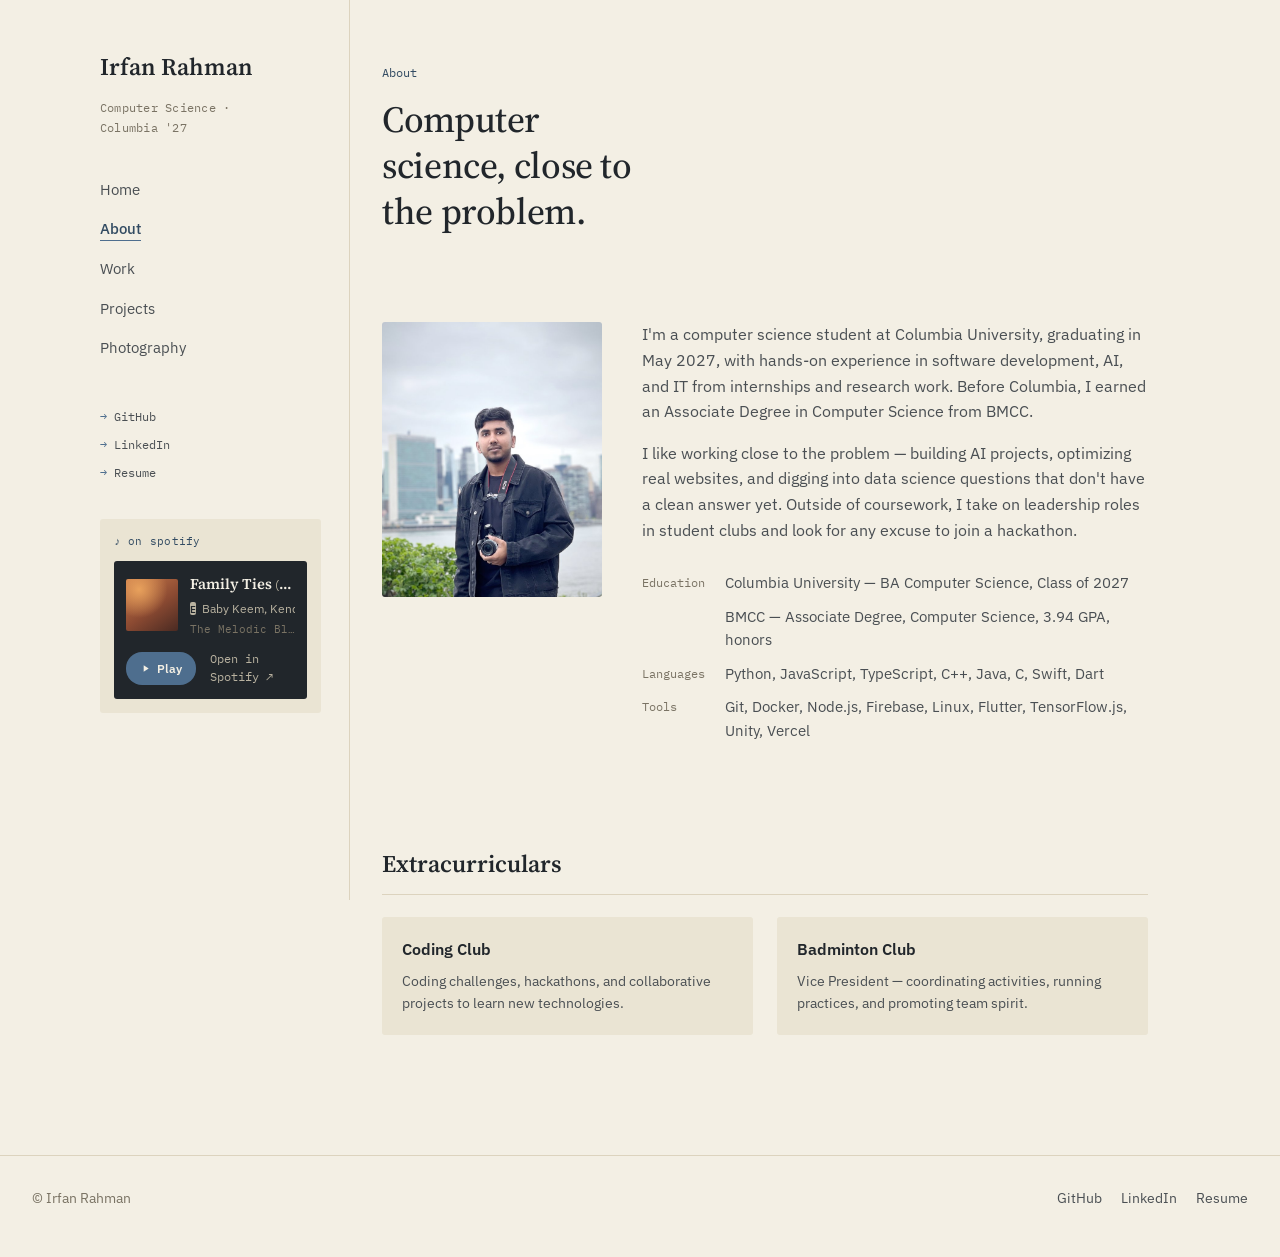
==== about.html @ 17336843 "Add personal photo to About page" ====
<!DOCTYPE html>
<html lang="en">
<head>
<meta charset="UTF-8">
<meta name="viewport" content="width=device-width, initial-scale=1">
<title>About — Irfan Rahman</title>
<link rel="preconnect" href="https://fonts.googleapis.com">
<link rel="preconnect" href="https://fonts.gstatic.com" crossorigin>
<link href="https://fonts.googleapis.com/css2?family=Source+Serif+4:opsz,wght@8..60,400;8..60,500;8..60,600&family=IBM+Plex+Sans:wght@400;500;600&family=IBM+Plex+Mono:wght@400;500&display=swap" rel="stylesheet">
<link rel="stylesheet" href="styles.css">
</head>
<body>

<div class="layout">
  <aside>
    <div>
      <a class="mark" href="index.html">Irfan Rahman</a>
      <p class="tagline">Computer Science · Columbia&nbsp;'27</p>
    </div>

    <nav aria-label="Site navigation">
      <ul>
        <li><a href="index.html">Home</a></li>
        <li><a href="about.html" class="active">About</a></li>
        <li><a href="work.html">Work</a></li>
        <li><a href="projects.html">Projects</a></li>
        <li><a href="photography.html">Photography</a></li>
      </ul>
    </nav>

    <div class="side-links">
      <a href="https://github.com/irfanrahman1" target="_blank" rel="noopener">GitHub</a>
      <a href="https://www.linkedin.com/in/irfan-rahman-897496257/" target="_blank" rel="noopener">LinkedIn</a>
      <a href="https://docs.google.com/document/d/1LrgVI15RFhtCKLYKaIJcK_rp11XRAM_73-4OXpRowz0/edit?usp=sharing" target="_blank" rel="noopener">Resume</a>
    </div>

    <div class="now-playing">
      <p class="np-label">♪ on spotify</p>
      <div class="np-card">
        <div class="np-top">
          <div class="np-art" aria-hidden="true"></div>
          <div class="np-info">
            <p class="np-track">Family Ties <span class="np-feat">(with Kendrick Lamar)</span></p>
            <p class="np-artist"><span class="np-explicit">E</span>Baby Keem, Kendrick Lamar</p>
            <p class="np-album">The Melodic Blue · 4:12</p>
          </div>
        </div>
        <div class="np-actions">
          <a class="np-play" href="https://open.spotify.com/search/Family%20Ties%20Baby%20Keem" target="_blank" rel="noopener">
            <svg viewBox="0 0 24 24" width="11" height="11" fill="currentColor"><path d="M8 5v14l11-7z"/></svg>
            Play
          </a>
          <a class="np-link" href="https://open.spotify.com/search/Family%20Ties%20Baby%20Keem" target="_blank" rel="noopener">Open in Spotify ↗</a>
        </div>
      </div>
    </div>
  </aside>

  <main>
    <section id="about-hero">
      <p class="eyebrow">About</p>
      <h1 class="page-title">Computer science, close to the problem.</h1>
    </section>

    <section id="bio">
      <div class="bio-layout">
        <img class="bio-photo" src="images/irfan.jpg" alt="Irfan Rahman holding a camera, Manhattan skyline behind him">
        <div class="bio-text">
          <div class="about">
            <p>I'm a computer science student at Columbia University, graduating in May 2027, with hands-on experience in software development, AI, and IT from internships and research work. Before Columbia, I earned an Associate Degree in Computer Science from BMCC.</p>
            <p>I like working close to the problem — building AI projects, optimizing real websites, and digging into data science questions that don't have a clean answer yet. Outside of coursework, I take on leadership roles in student clubs and look for any excuse to join a hackathon.</p>
          </div>

          <dl class="facts">
            <dt>Education</dt>
            <dd>Columbia University — BA Computer Science, Class of 2027</dd>
            <dt></dt>
            <dd>BMCC — Associate Degree, Computer Science, 3.94 GPA, honors</dd>
            <dt>Languages</dt>
            <dd>Python, JavaScript, TypeScript, C++, Java, C, Swift, Dart</dd>
            <dt>Tools</dt>
            <dd>Git, Docker, Node.js, Firebase, Linux, Flutter, TensorFlow.js, Unity, Vercel</dd>
          </dl>
        </div>
      </div>
    </section>

    <section id="extracurriculars">
      <h2>Extracurriculars</h2>
      <div class="extracurr-grid">
        <div class="ex-item">
          <h3>Coding Club</h3>
          <p>Coding challenges, hackathons, and collaborative projects to learn new technologies.</p>
        </div>
        <div class="ex-item">
          <h3>Badminton Club</h3>
          <p>Vice President — coordinating activities, running practices, and promoting team spirit.</p>
        </div>
      </div>
    </section>
  </main>
</div>

<footer id="contact">
  <span>© Irfan Rahman</span>
  <div>
    <a href="https://github.com/irfanrahman1" target="_blank" rel="noopener">GitHub</a>
    <a href="https://www.linkedin.com/in/irfan-rahman-897496257/" target="_blank" rel="noopener">LinkedIn</a>
    <a href="https://docs.google.com/document/d/1LrgVI15RFhtCKLYKaIJcK_rp11XRAM_73-4OXpRowz0/edit?usp=sharing" target="_blank" rel="noopener">Resume</a>
  </div>
</footer>

</body>
</html>
---- styles.css ----
:root{
  --paper:#F3EFE4;
  --paper-raised:#EAE4D3;
  --ink:#21262B;
  --ink-soft:#4A4F53;
  --muted:#7A7364;
  --line:#DCD3BE;
  --accent:#4E6E8E;      /* slate blue, nods to Columbia blue */
  --accent-deep:#324B62;
  --highlight:#B85C56;   /* dusty brick, used sparingly */
  --radius:3px;
}

*{box-sizing:border-box;}
html{scroll-behavior:smooth;}
@media (prefers-reduced-motion: reduce){
  html{scroll-behavior:auto;}
  *{animation-duration:0.01ms !important; transition-duration:0.01ms !important;}
}

body{
  margin:0;
  background:var(--paper);
  color:var(--ink);
  font-family:'IBM Plex Sans', sans-serif;
  font-size:16px;
  line-height:1.6;
}

a{color:var(--accent-deep);}
a:focus-visible, button:focus-visible{
  outline:2px solid var(--accent);
  outline-offset:3px;
}

.layout{
  display:grid;
  grid-template-columns:250px 1fr;
  max-width:1080px;
  margin:0 auto;
  min-height:100vh;
}

/* ---------- Sidebar ---------- */
aside{
  position:sticky;
  top:0;
  align-self:start;
  height:100vh;
  padding:48px 28px 32px 0;
  display:flex;
  flex-direction:column;
  border-right:1px solid var(--line);
}

.mark{
  font-family:'Source Serif 4', serif;
  font-size:1.5rem;
  font-weight:600;
  margin:0 0 2px;
  text-decoration:none;
  color:var(--ink);
  display:block;
}
.tagline{
  font-family:'IBM Plex Mono', monospace;
  font-size:0.75rem;
  color:var(--muted);
  letter-spacing:0.02em;
  margin-bottom:40px;
}

nav ul{
  list-style:none;
  padding:0;
  margin:0 0 auto;
}
nav li{margin-bottom:14px;}
nav a{
  text-decoration:none;
  color:var(--ink-soft);
  font-size:0.95rem;
  position:relative;
  padding-bottom:2px;
  border-bottom:1px solid transparent;
  transition:color 0.15s ease, border-color 0.15s ease;
}
nav a:hover{color:var(--accent-deep); border-color:var(--accent);}
nav a.active{color:var(--accent-deep); border-color:var(--accent); font-weight:500;}

.side-links{
  display:flex;
  flex-direction:column;
  gap:8px;
  font-family:'IBM Plex Mono', monospace;
  font-size:0.78rem;
  margin-top:32px;
}
.side-links a{color:var(--ink-soft); text-decoration:none;}
.side-links a:hover{color:var(--accent-deep);}
.side-links a::before{content:"→ "; color:var(--accent);}

.now-playing{
  margin-top:36px;
  padding:14px;
  background:var(--paper-raised);
  border-radius:var(--radius);
}
.np-label{
  font-family:'IBM Plex Mono', monospace;
  font-size:0.7rem;
  color:var(--accent-deep);
  margin:0 0 10px;
  letter-spacing:0.02em;
}
.np-card{
  background:var(--ink);
  border-radius:var(--radius);
  padding:12px;
}
.np-top{
  display:flex;
  align-items:center;
  gap:12px;
  margin-bottom:12px;
}
.np-art{
  flex:none;
  width:52px; height:52px;
  border-radius:2px;
  background:
    radial-gradient(circle at 25% 20%, #E8A15C 0%, transparent 50%),
    linear-gradient(145deg, #C97A4A 0%, #8B4A32 55%, #4A2A22 100%);
}
.np-info{min-width:0;}
.np-track{
  font-family:'Source Serif 4', serif;
  font-weight:600;
  font-size:0.92rem;
  margin:0 0 3px;
  color:var(--paper);
  white-space:nowrap;
  overflow:hidden;
  text-overflow:ellipsis;
}
.np-feat{
  font-family:'IBM Plex Sans', sans-serif;
  font-weight:400;
  font-size:0.78rem;
  color:#B9B2A0;
}
.np-explicit{
  display:inline-flex;
  align-items:center;
  justify-content:center;
  width:13px; height:13px;
  background:#B9B2A0;
  color:var(--ink);
  font-family:'IBM Plex Mono', monospace;
  font-size:0.6rem;
  font-weight:600;
  border-radius:2px;
  margin-right:6px;
  line-height:1;
}
.np-artist{
  font-family:'IBM Plex Sans', sans-serif;
  font-size:0.76rem;
  color:#B9B2A0;
  margin:0 0 2px;
  white-space:nowrap;
  overflow:hidden;
  text-overflow:ellipsis;
  display:flex;
  align-items:center;
}
.np-album{
  font-family:'IBM Plex Mono', monospace;
  font-size:0.68rem;
  color:#7A7364;
  margin:0;
  white-space:nowrap;
  overflow:hidden;
  text-overflow:ellipsis;
}
.np-actions{
  display:flex;
  align-items:center;
  gap:14px;
}
.np-play{
  display:inline-flex;
  align-items:center;
  gap:6px;
  background:var(--accent);
  color:var(--paper);
  text-decoration:none;
  font-family:'IBM Plex Sans', sans-serif;
  font-size:0.76rem;
  font-weight:600;
  padding:7px 14px;
  border-radius:16px;
}
.np-play:hover{background:var(--accent-deep);}
.np-link{
  font-family:'IBM Plex Mono', monospace;
  font-size:0.72rem;
  color:#B9B2A0;
  text-decoration:none;
}
.np-link:hover{color:var(--paper);}

/* ---------- Main ---------- */
main{padding:64px 32px 80px;}
section{margin-bottom:88px;}
section:last-of-type{margin-bottom:40px;}

#hero{
  animation:heroIn 0.7s ease-out both;
}
@keyframes heroIn{
  from{opacity:0; transform:translateY(10px);}
  to{opacity:1; transform:translateY(0);}
}

.viewfinder{
  position:relative;
  padding:28px 32px;
  max-width:fit-content;
}
.vf-corner{
  position:absolute;
  width:16px; height:16px;
  border-color:var(--accent);
  border-style:solid;
  border-width:0;
}
.vf-tl{top:0; left:0; border-top-width:1.5px; border-left-width:1.5px;}
.vf-tr{top:0; right:0; border-top-width:1.5px; border-right-width:1.5px;}
.vf-bl{bottom:0; left:0; border-bottom-width:1.5px; border-left-width:1.5px;}
.vf-br{bottom:0; right:0; border-bottom-width:1.5px; border-right-width:1.5px;}

.eyebrow{
  font-family:'IBM Plex Mono', monospace;
  font-size:0.72rem;
  color:var(--accent-deep);
  margin:0 0 14px;
}

h1{
  font-family:'Source Serif 4', serif;
  font-weight:500;
  font-size:3rem;
  line-height:1.2;
  margin:0 0 22px;
  max-width:14ch;
  letter-spacing:-0.01em;
}
.status{
  font-size:1rem;
  color:var(--ink-soft);
  max-width:52ch;
  margin:0 0 4px;
}
.status .dot{
  display:inline-block;
  width:7px; height:7px;
  border-radius:50%;
  background:var(--accent);
  margin-right:8px;
}

h2{
  font-family:'Source Serif 4', serif;
  font-weight:600;
  font-size:1.5rem;
  margin:0 0 22px;
  padding-bottom:10px;
  border-bottom:1px solid var(--line);
}

.page-title{
  font-family:'Source Serif 4', serif;
  font-weight:500;
  font-size:2.3rem;
  margin:0 0 12px;
  max-width:16ch;
  line-height:1.25;
}
.page-lede{
  color:var(--ink-soft);
  max-width:56ch;
  margin:0 0 8px;
  font-size:1.02rem;
}

.bio-layout{
  display:grid;
  grid-template-columns:220px 1fr;
  gap:40px;
  align-items:start;
}
.bio-photo{
  width:100%;
  aspect-ratio:4/5;
  object-fit:cover;
  border-radius:var(--radius);
}
.bio-text{min-width:0;}

.about p{
  max-width:62ch;
  color:var(--ink-soft);
  margin:0 0 16px;
}

dl.facts{
  display:grid;
  grid-template-columns:auto 1fr;
  column-gap:20px;
  row-gap:10px;
  margin-top:28px;
  font-size:0.92rem;
  max-width:56ch;
}
dl.facts dt{
  font-family:'IBM Plex Mono', monospace;
  font-size:0.75rem;
  color:var(--muted);
  padding-top:2px;
  white-space:nowrap;
}
dl.facts dd{margin:0; color:var(--ink-soft);}

.cards{display:flex; flex-direction:column; gap:0;}
.card{
  padding:24px 20px;
  margin:0 -20px;
  border-bottom:1px solid var(--line);
  display:grid;
  grid-template-columns:170px 1fr;
  gap:24px;
  border-radius:var(--radius);
  transition:background 0.2s ease, transform 0.2s ease;
}
.card:hover{background:var(--paper-raised); transform:translateX(2px);}
.card:first-child{padding-top:24px;}
.card:last-child{border-bottom:none;}
.card .org-role{font-family:'IBM Plex Mono', monospace; font-size:0.78rem; color:var(--muted); line-height:1.5;}
.card .org-role strong{display:block; color:var(--ink); font-weight:500; font-size:0.85rem; margin-bottom:3px;}
.card p{margin:0; color:var(--ink-soft); max-width:56ch;}

.extracurr-grid{
  display:grid;
  grid-template-columns:repeat(2, 1fr);
  gap:24px;
}
.ex-photo{grid-column:1 / -1;}
.film-strip{
  display:grid;
  grid-template-columns:repeat(3, 1fr);
  gap:10px;
  margin-top:16px;
}
.frame{
  display:block;
  aspect-ratio:3/4;
  overflow:hidden;
  border-radius:2px;
  transition:transform 0.2s ease, box-shadow 0.2s ease;
}
.frame:hover{transform:translateY(-3px); box-shadow:0 8px 20px rgba(33,38,43,0.18);}
.frame img{
  width:100%; height:100%;
  object-fit:cover;
  display:block;
}
.ig-handle{
  display:inline-block;
  margin-top:14px;
  font-family:'IBM Plex Mono', monospace;
  font-size:0.76rem;
  color:var(--accent-deep);
  text-decoration:none;
}
.ig-handle:hover{color:var(--highlight);}
.ex-item{
  padding:20px;
  background:var(--paper-raised);
  border-radius:var(--radius);
}
.ex-item h3{
  font-family:'IBM Plex Sans', sans-serif;
  font-size:0.98rem;
  font-weight:600;
  margin:0 0 8px;
}
.ex-item p{
  margin:0;
  font-size:0.88rem;
  color:var(--ink-soft);
}
.ex-item p a{color:var(--accent-deep); font-size:0.8rem;}

/* ---------- Photography page gallery ---------- */
.gallery{
  display:grid;
  grid-template-columns:repeat(3, 1fr);
  gap:2px;
}
.gallery .frame{aspect-ratio:1/1; border-radius:0;}
.gallery .frame:hover{transform:none; box-shadow:none; opacity:0.88;}
.gallery-note{
  margin-top:20px;
  color:var(--ink-soft);
  max-width:56ch;
}

/* ---------- Home page teasers ---------- */
.teaser-grid{
  display:grid;
  grid-template-columns:repeat(2, 1fr);
  gap:20px;
}
.teaser{
  display:block;
  padding:22px;
  background:var(--paper-raised);
  border-radius:var(--radius);
  text-decoration:none;
  color:var(--ink);
  transition:transform 0.2s ease, box-shadow 0.2s ease;
}
.teaser:hover{transform:translateY(-3px); box-shadow:0 8px 20px rgba(33,38,43,0.12);}
.teaser .t-label{
  font-family:'IBM Plex Mono', monospace;
  font-size:0.7rem;
  color:var(--accent-deep);
  margin:0 0 8px;
}
.teaser h3{
  font-family:'Source Serif 4', serif;
  font-size:1.15rem;
  font-weight:600;
  margin:0 0 8px;
}
.teaser p{
  font-size:0.88rem;
  color:var(--ink-soft);
  margin:0;
}

footer{
  padding:32px 32px 48px;
  border-top:1px solid var(--line);
  display:flex;
  justify-content:space-between;
  align-items:baseline;
  flex-wrap:wrap;
  gap:12px;
  font-size:0.85rem;
  color:var(--muted);
}
footer a{color:var(--ink-soft); text-decoration:none; margin-left:16px;}
footer a:hover{color:var(--accent-deep);}

@media (max-width:820px){
  .layout{grid-template-columns:1fr;}
  aside{
    position:relative;
    height:auto;
    border-right:none;
    border-bottom:1px solid var(--line);
    padding:28px 24px;
  }
  nav ul{display:flex; flex-wrap:wrap; gap:4px 18px; margin-bottom:20px;}
  nav li{margin-bottom:0;}
  .now-playing{display:none;}
  main{padding:40px 24px 60px;}
  h1{font-size:2rem;}
  .page-title{font-size:1.8rem;}
  .bio-layout{grid-template-columns:1fr;}
  .bio-photo{max-width:220px;}
  .card{grid-template-columns:1fr; gap:6px;}
  .extracurr-grid{grid-template-columns:1fr;}
  .film-strip{grid-template-columns:repeat(3, 1fr);}
  .gallery{grid-template-columns:repeat(2, 1fr);}
  .teaser-grid{grid-template-columns:1fr;}
  footer{flex-direction:column; align-items:flex-start;}
  footer a{margin-left:0; margin-right:16px;}
}
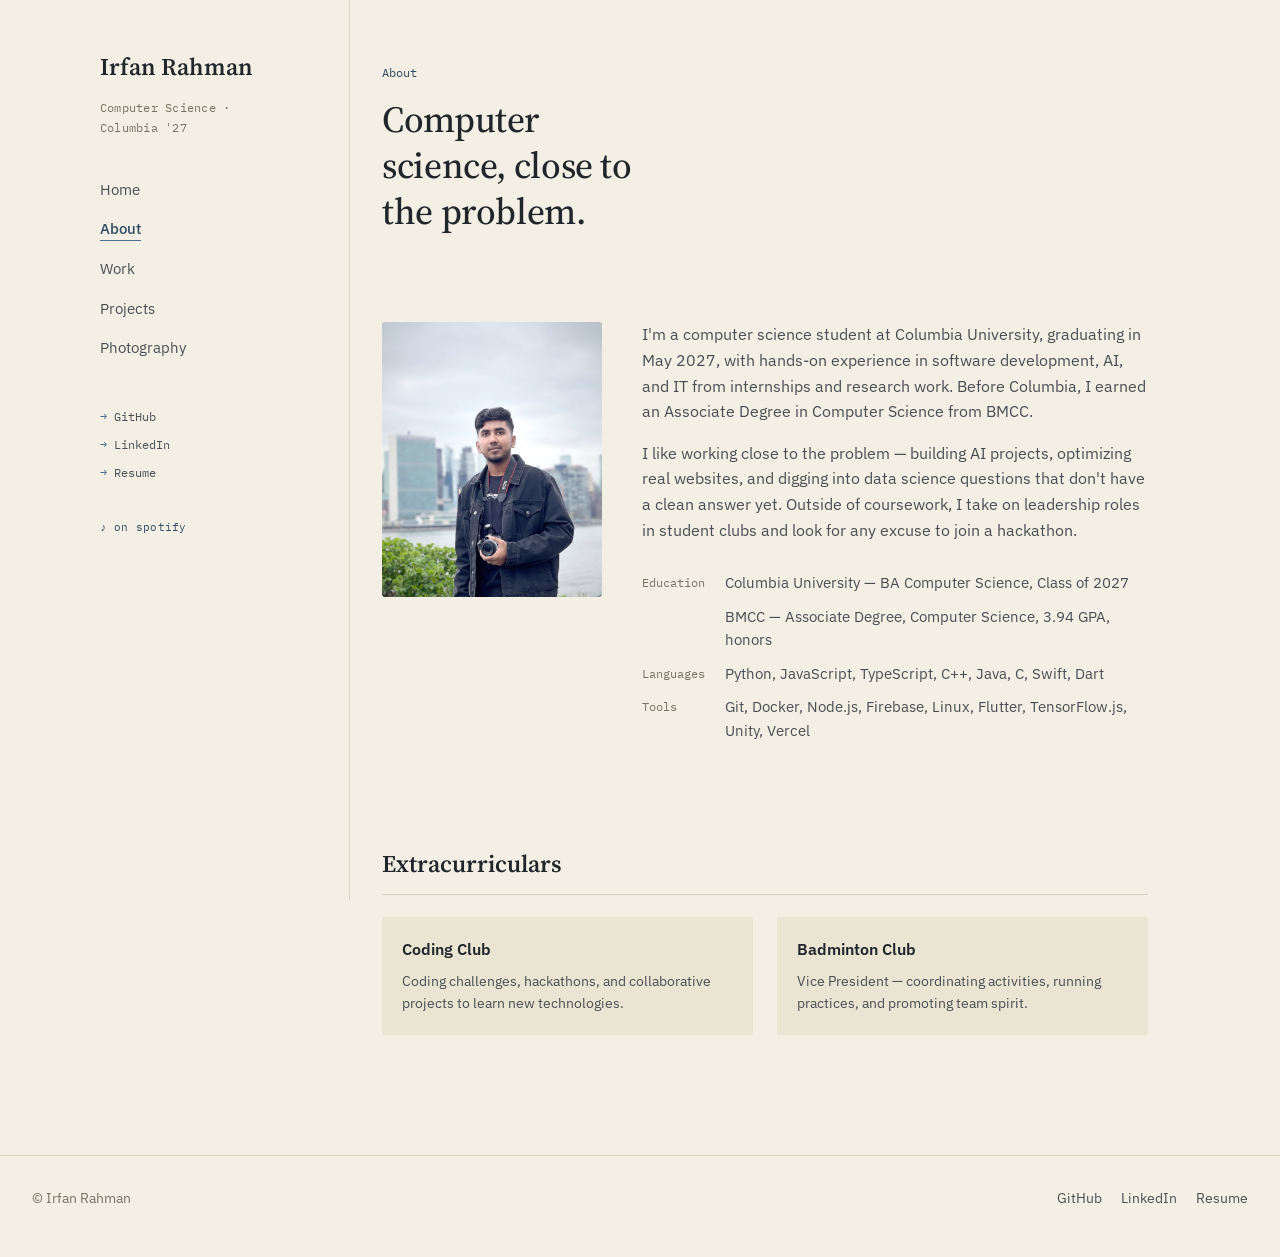
==== commit 8af7a044: "Add real Spotify embed player for Sweater Weather" ====
--- a/about.html
+++ b/about.html
@@ -36,23 +36,7 @@
 
     <div class="now-playing">
       <p class="np-label">♪ on spotify</p>
-      <div class="np-card">
-        <div class="np-top">
-          <div class="np-art" aria-hidden="true"></div>
-          <div class="np-info">
-            <p class="np-track">Family Ties <span class="np-feat">(with Kendrick Lamar)</span></p>
-            <p class="np-artist"><span class="np-explicit">E</span>Baby Keem, Kendrick Lamar</p>
-            <p class="np-album">The Melodic Blue · 4:12</p>
-          </div>
-        </div>
-        <div class="np-actions">
-          <a class="np-play" href="https://open.spotify.com/search/Family%20Ties%20Baby%20Keem" target="_blank" rel="noopener">
-            <svg viewBox="0 0 24 24" width="11" height="11" fill="currentColor"><path d="M8 5v14l11-7z"/></svg>
-            Play
-          </a>
-          <a class="np-link" href="https://open.spotify.com/search/Family%20Ties%20Baby%20Keem" target="_blank" rel="noopener">Open in Spotify ↗</a>
-        </div>
-      </div>
+      <iframe data-testid="embed-iframe" style="border-radius:8px" src="https://open.spotify.com/embed/track/36pMQRacz9p99OevARrvVs?utm_source=generator&theme=0" width="100%" height="152" frameBorder="0" allowfullscreen="" allow="autoplay; clipboard-write; encrypted-media; fullscreen; picture-in-picture" loading="lazy"></iframe>
     </div>
   </aside>
 
--- a/styles.css
+++ b/styles.css
@@ -102,9 +102,6 @@
 
 .now-playing{
   margin-top:36px;
-  padding:14px;
-  background:var(--paper-raised);
-  border-radius:var(--radius);
 }
 .np-label{
   font-family:'IBM Plex Mono', monospace;
@@ -116,77 +113,37 @@
 .np-card{
   background:var(--ink);
   border-radius:var(--radius);
-  padding:12px;
-}
-.np-top{
-  display:flex;
-  align-items:center;
-  gap:12px;
-  margin-bottom:12px;
+  padding:14px;
 }
 .np-art{
-  flex:none;
-  width:52px; height:52px;
+  width:100%;
+  aspect-ratio:1/1;
   border-radius:2px;
+  margin-bottom:10px;
   background:
     radial-gradient(circle at 25% 20%, #E8A15C 0%, transparent 50%),
     linear-gradient(145deg, #C97A4A 0%, #8B4A32 55%, #4A2A22 100%);
 }
-.np-info{min-width:0;}
 .np-track{
   font-family:'Source Serif 4', serif;
   font-weight:600;
-  font-size:0.92rem;
+  font-size:0.95rem;
   margin:0 0 3px;
   color:var(--paper);
-  white-space:nowrap;
-  overflow:hidden;
-  text-overflow:ellipsis;
-}
-.np-feat{
+  line-height:1.3;
+}
+.np-artist{
   font-family:'IBM Plex Sans', sans-serif;
-  font-weight:400;
   font-size:0.78rem;
   color:#B9B2A0;
-}
-.np-explicit{
-  display:inline-flex;
-  align-items:center;
-  justify-content:center;
-  width:13px; height:13px;
-  background:#B9B2A0;
-  color:var(--ink);
-  font-family:'IBM Plex Mono', monospace;
-  font-size:0.6rem;
-  font-weight:600;
-  border-radius:2px;
-  margin-right:6px;
-  line-height:1;
-}
-.np-artist{
-  font-family:'IBM Plex Sans', sans-serif;
-  font-size:0.76rem;
-  color:#B9B2A0;
-  margin:0 0 2px;
-  white-space:nowrap;
-  overflow:hidden;
-  text-overflow:ellipsis;
-  display:flex;
-  align-items:center;
-}
-.np-album{
-  font-family:'IBM Plex Mono', monospace;
-  font-size:0.68rem;
-  color:#7A7364;
-  margin:0;
-  white-space:nowrap;
-  overflow:hidden;
-  text-overflow:ellipsis;
+  margin:0 0 14px;
+  line-height:1.4;
 }
 .np-actions{
   display:flex;
   align-items:center;
-  gap:14px;
+  justify-content:space-between;
+  gap:10px;
 }
 .np-play{
   display:inline-flex;
@@ -200,6 +157,7 @@
   font-weight:600;
   padding:7px 14px;
   border-radius:16px;
+  white-space:nowrap;
 }
 .np-play:hover{background:var(--accent-deep);}
 .np-link{
@@ -207,6 +165,7 @@
   font-size:0.72rem;
   color:#B9B2A0;
   text-decoration:none;
+  white-space:nowrap;
 }
 .np-link:hover{color:var(--paper);}
 
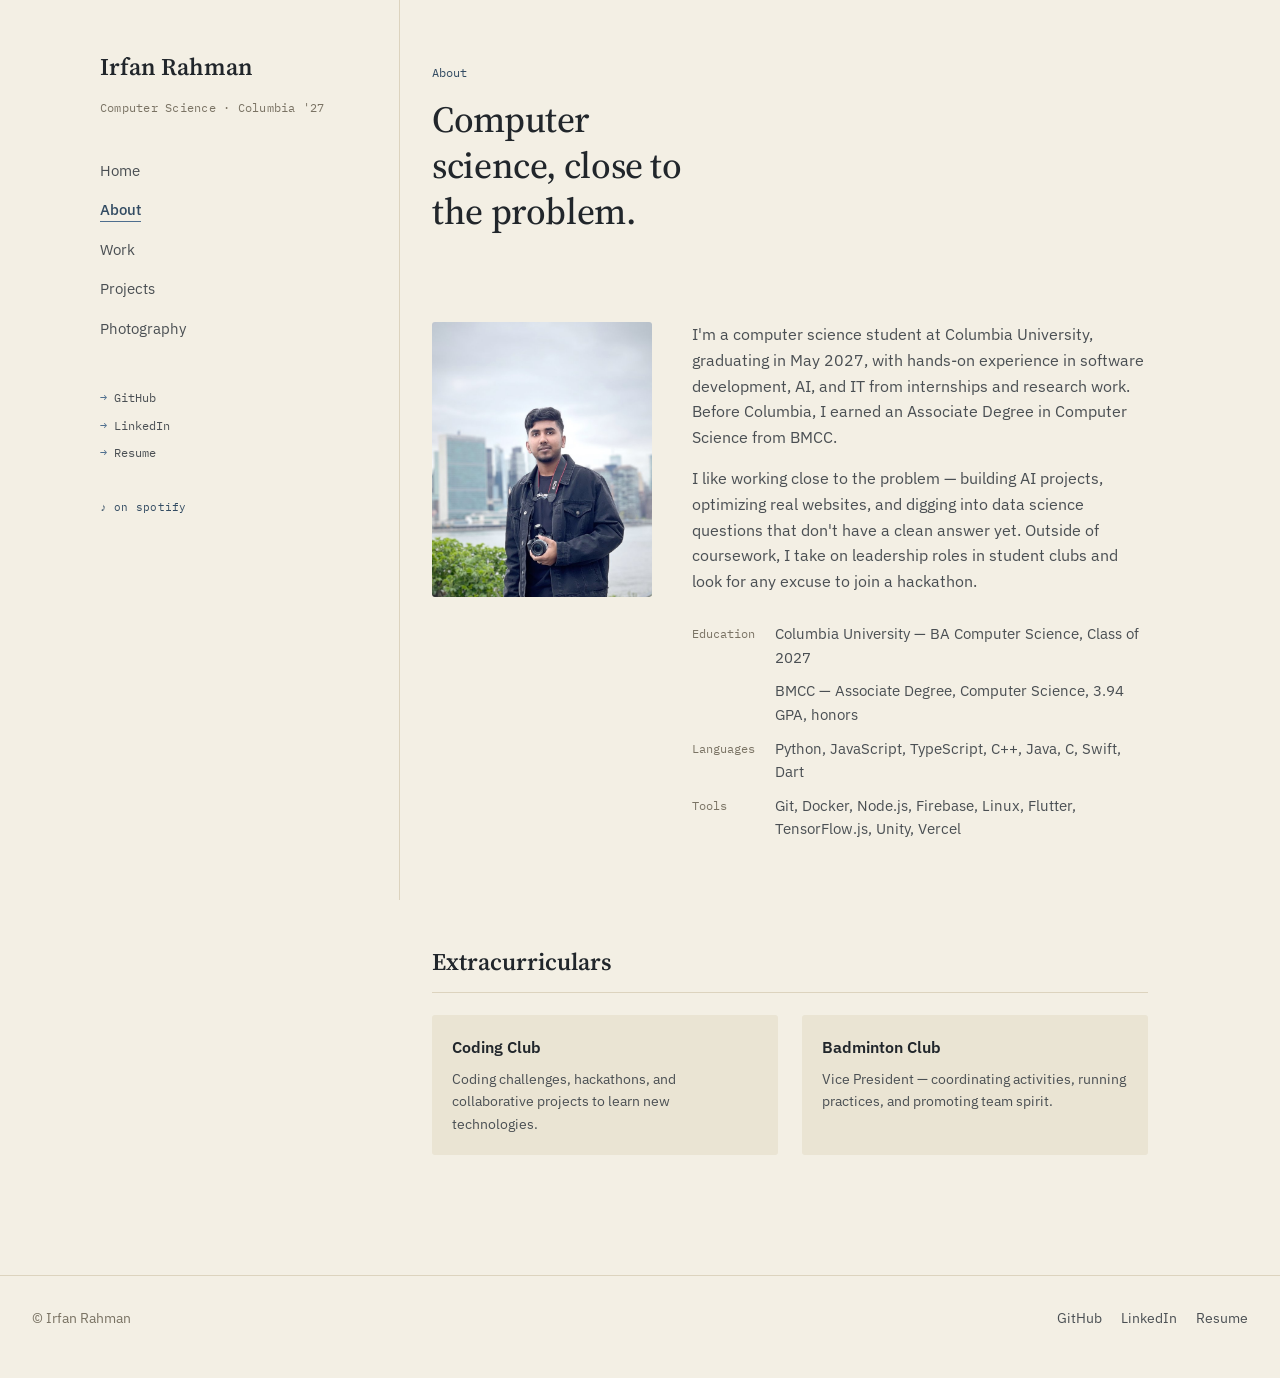
==== commit a9269a46: "Add real Spotify embed player for Pistol 2nd time" ====
--- a/about.html
+++ b/about.html
@@ -36,7 +36,7 @@
 
     <div class="now-playing">
       <p class="np-label">♪ on spotify</p>
-      <iframe data-testid="embed-iframe" style="border-radius:8px" src="https://open.spotify.com/embed/track/36pMQRacz9p99OevARrvVs?utm_source=generator&theme=0" width="100%" height="152" frameBorder="0" allowfullscreen="" allow="autoplay; clipboard-write; encrypted-media; fullscreen; picture-in-picture" loading="lazy"></iframe>
+      <iframe data-testid="embed-iframe" style="border-radius:12px" src="https://open.spotify.com/embed/track/36pMQRacz9p99OevARrvVs?utm_source=generator" width="100%" height="152" frameBorder="0" allowfullscreen="" allow="autoplay; clipboard-write; encrypted-media; fullscreen; picture-in-picture" loading="lazy"></iframe>
     </div>
   </aside>
 
--- a/styles.css
+++ b/styles.css
@@ -35,7 +35,7 @@
 
 .layout{
   display:grid;
-  grid-template-columns:250px 1fr;
+  grid-template-columns:300px 1fr;
   max-width:1080px;
   margin:0 auto;
   min-height:100vh;
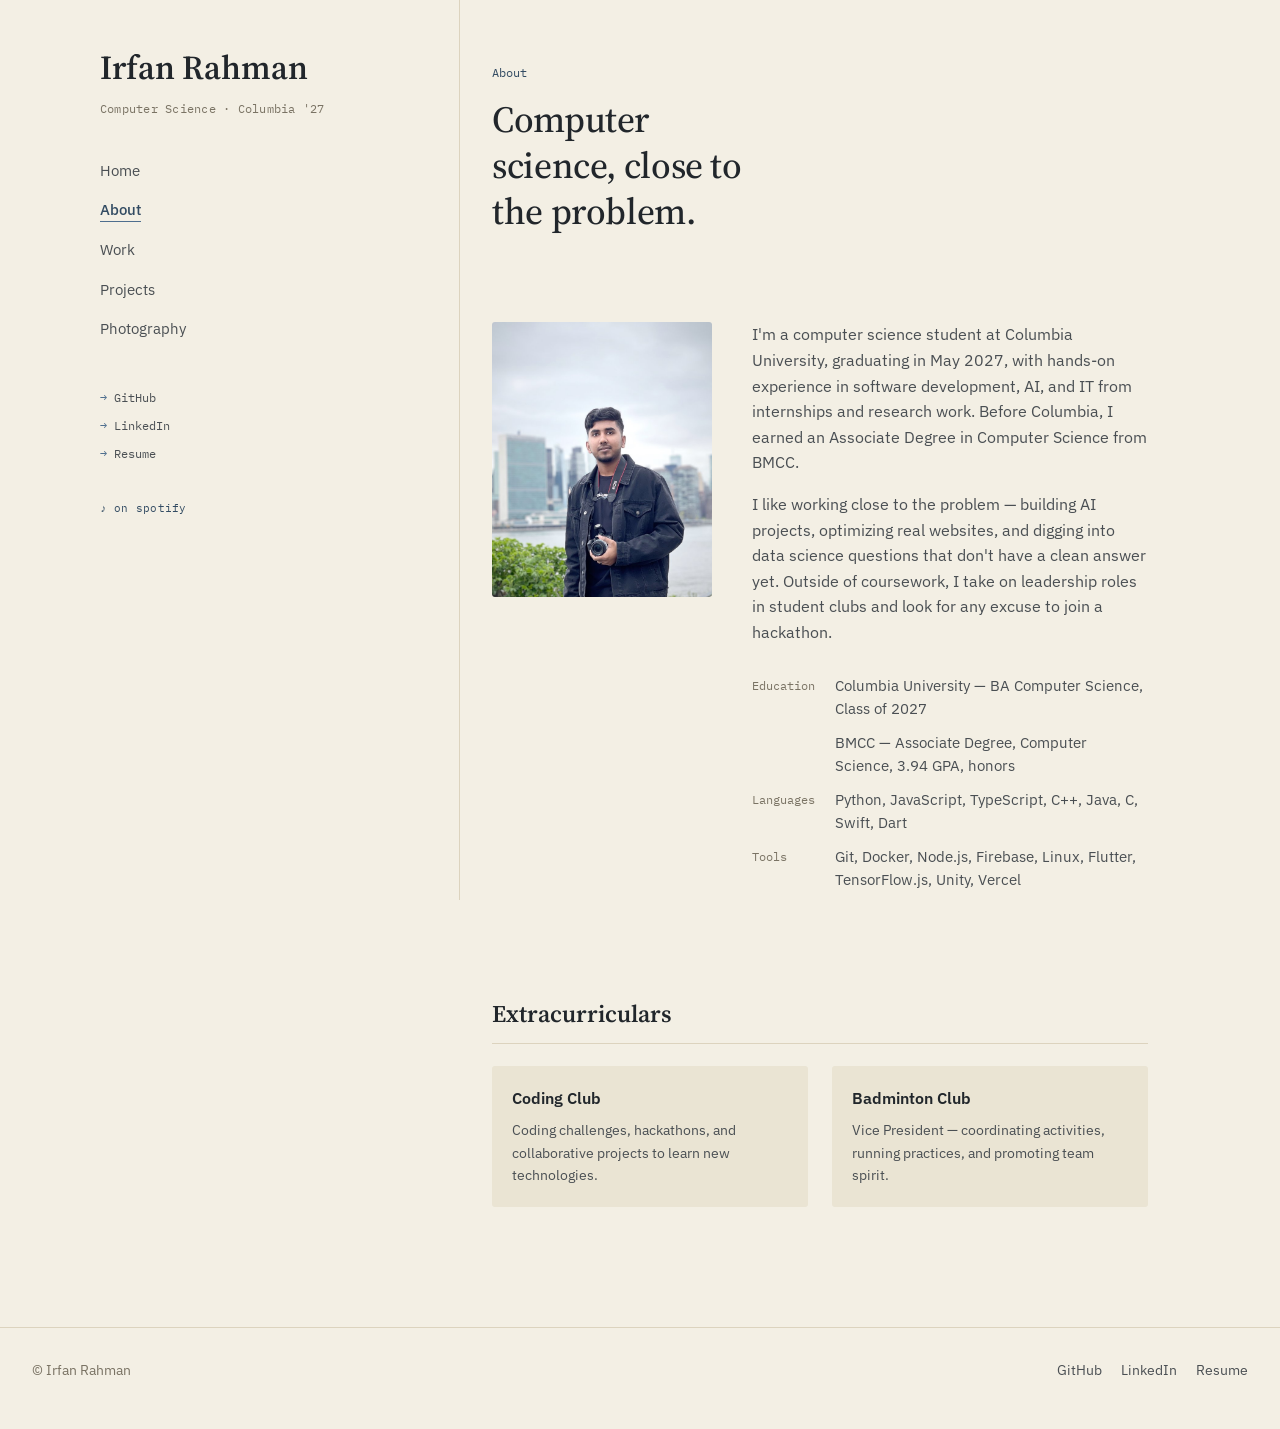
==== commit c1a983bb: "Add Card Tracker, update work history, match resume details" ====
--- a/about.html
+++ b/about.html
@@ -30,7 +30,7 @@
 
     <div class="side-links">
       <a href="https://github.com/irfanrahman1" target="_blank" rel="noopener">GitHub</a>
-      <a href="https://www.linkedin.com/in/irfan-rahman-897496257/" target="_blank" rel="noopener">LinkedIn</a>
+      <a href="https://www.linkedin.com/in/irfanrahman1/" target="_blank" rel="noopener">LinkedIn</a>
       <a href="https://docs.google.com/document/d/1LrgVI15RFhtCKLYKaIJcK_rp11XRAM_73-4OXpRowz0/edit?usp=sharing" target="_blank" rel="noopener">Resume</a>
     </div>
 
@@ -89,7 +89,7 @@
   <span>© Irfan Rahman</span>
   <div>
     <a href="https://github.com/irfanrahman1" target="_blank" rel="noopener">GitHub</a>
-    <a href="https://www.linkedin.com/in/irfan-rahman-897496257/" target="_blank" rel="noopener">LinkedIn</a>
+    <a href="https://www.linkedin.com/in/irfanrahman1/" target="_blank" rel="noopener">LinkedIn</a>
     <a href="https://docs.google.com/document/d/1LrgVI15RFhtCKLYKaIJcK_rp11XRAM_73-4OXpRowz0/edit?usp=sharing" target="_blank" rel="noopener">Resume</a>
   </div>
 </footer>
--- a/styles.css
+++ b/styles.css
@@ -35,7 +35,7 @@
 
 .layout{
   display:grid;
-  grid-template-columns:300px 1fr;
+  grid-template-columns:360px 1fr;
   max-width:1080px;
   margin:0 auto;
   min-height:100vh;
@@ -47,7 +47,7 @@
   top:0;
   align-self:start;
   height:100vh;
-  padding:48px 28px 32px 0;
+  padding:48px 20px 32px 0;
   display:flex;
   flex-direction:column;
   border-right:1px solid var(--line);
@@ -55,9 +55,10 @@
 
 .mark{
   font-family:'Source Serif 4', serif;
-  font-size:1.5rem;
-  font-weight:600;
-  margin:0 0 2px;
+  font-size:2.1rem;
+  font-weight:600;
+  line-height:1.15;
+  margin:0 0 6px;
   text-decoration:none;
   color:var(--ink);
   display:block;
@@ -434,7 +435,6 @@
   }
   nav ul{display:flex; flex-wrap:wrap; gap:4px 18px; margin-bottom:20px;}
   nav li{margin-bottom:0;}
-  .now-playing{display:none;}
   main{padding:40px 24px 60px;}
   h1{font-size:2rem;}
   .page-title{font-size:1.8rem;}
